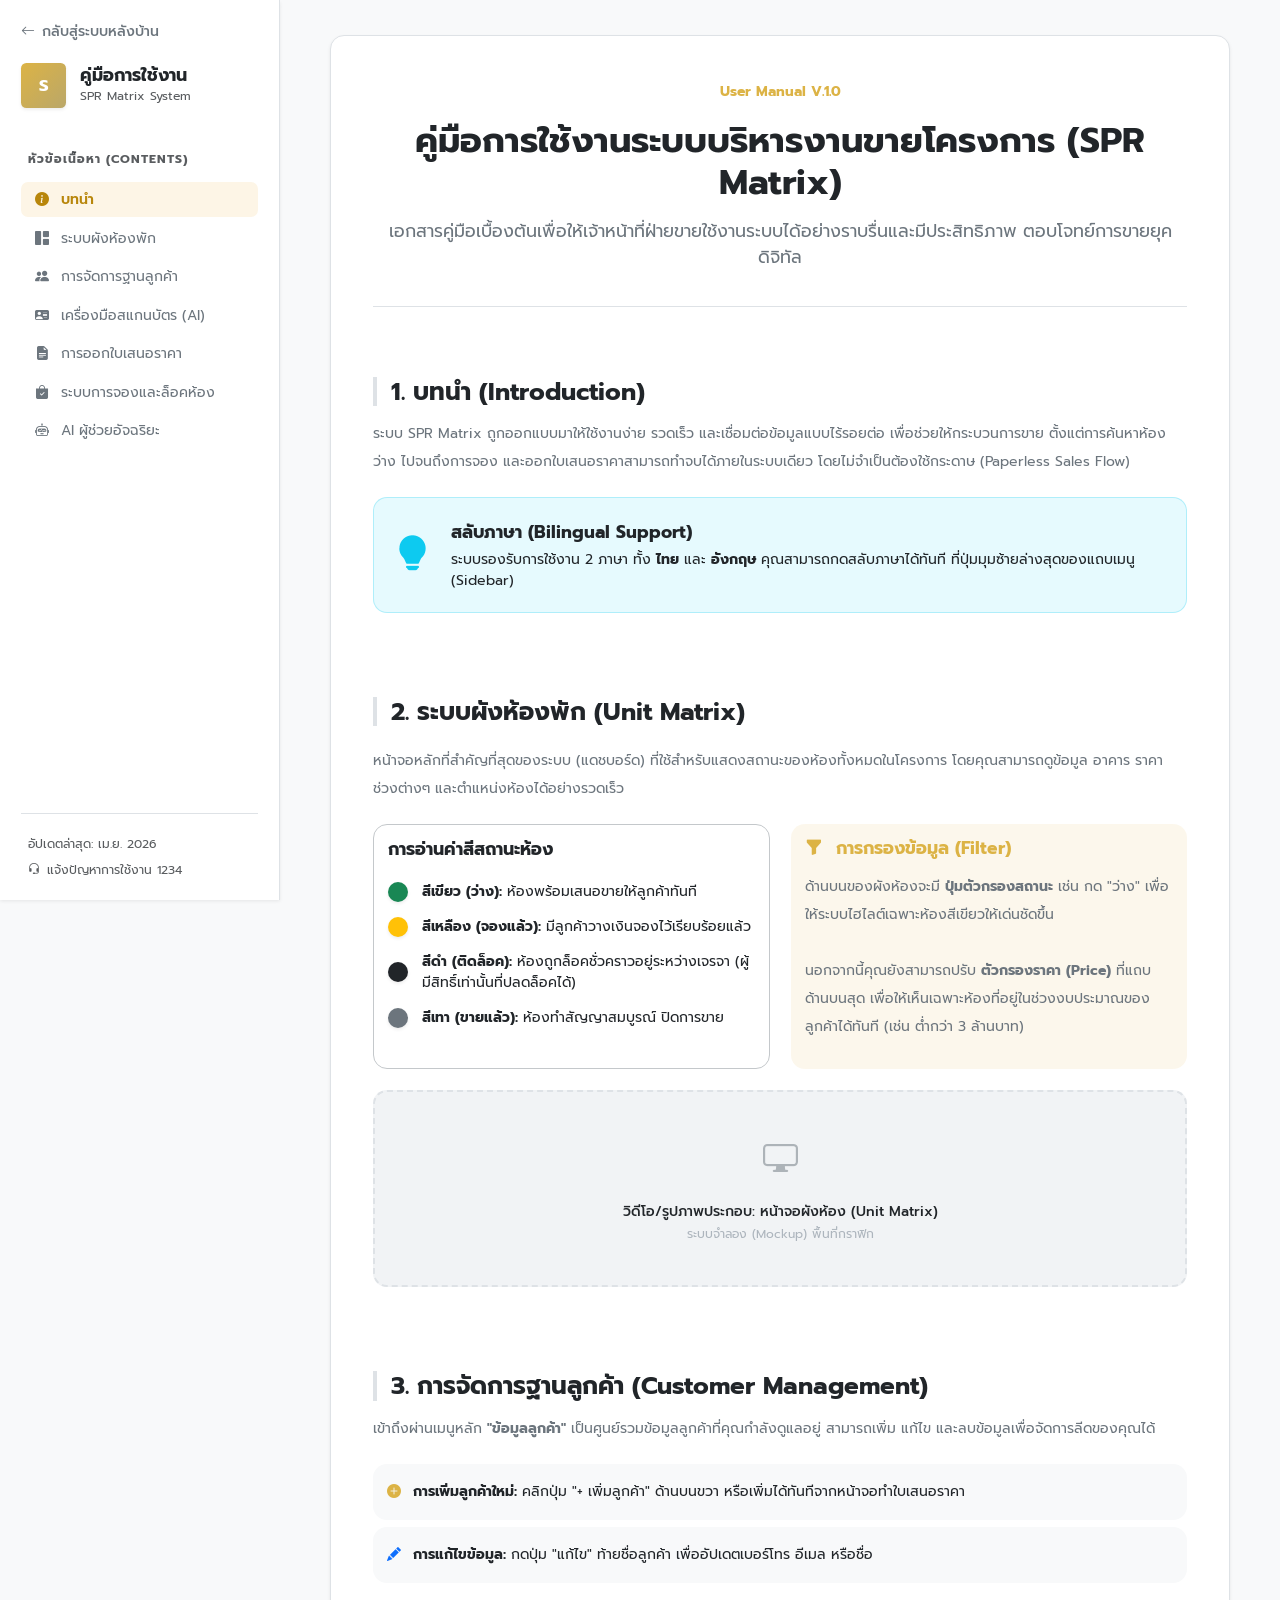
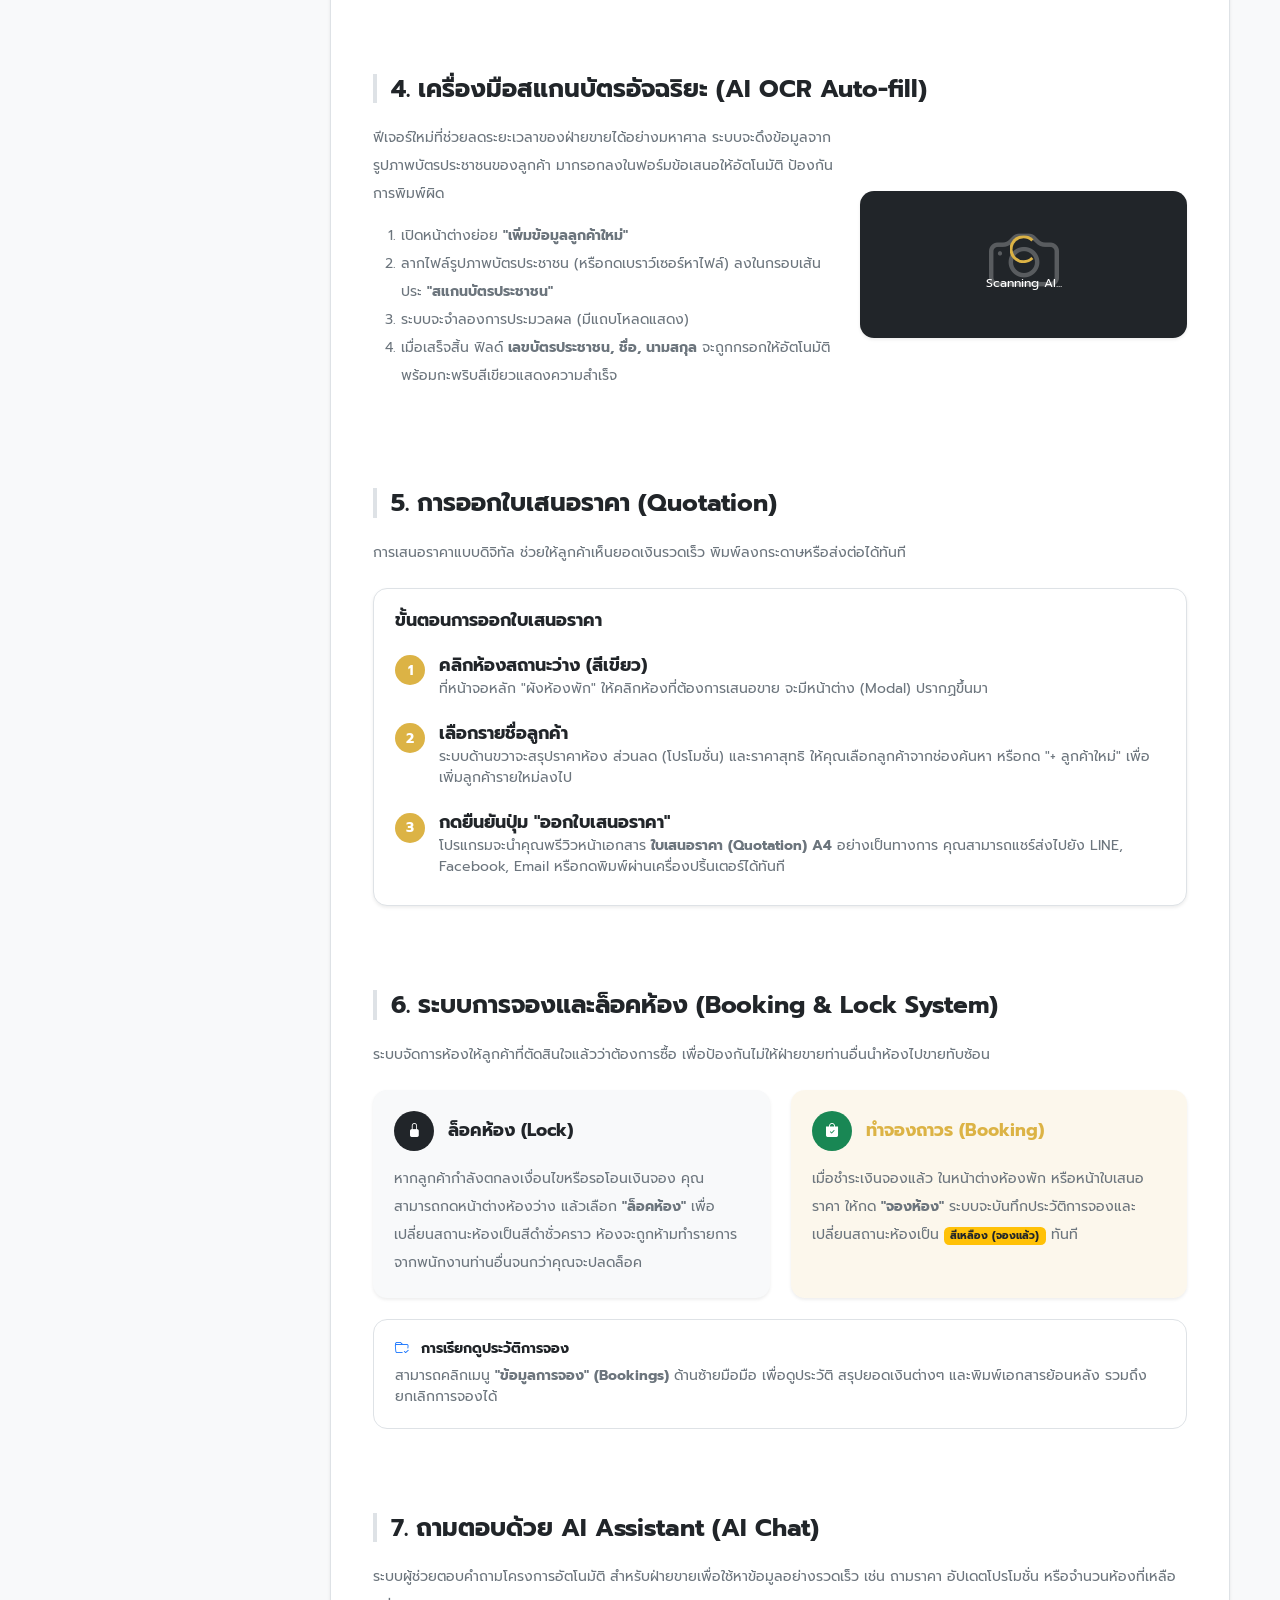
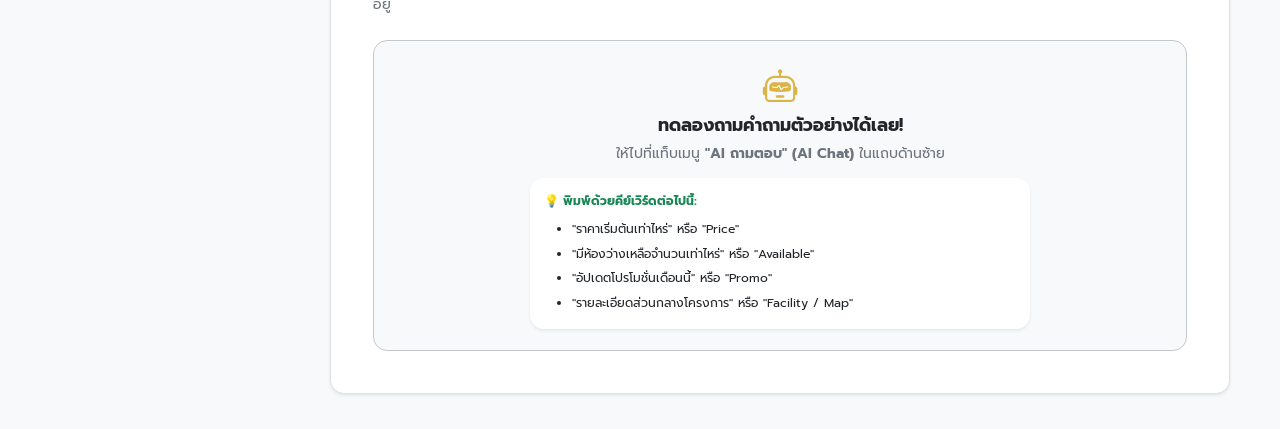
==== guide.html @ b136583a "first commit" ====
<!DOCTYPE html>
<html lang="th">
<head>
    <meta charset="UTF-8">
    <meta name="viewport" content="width=device-width, initial-scale=1.0">
    <title>SPR - คู่มือการใช้งานระบบ (User Guide)</title>
    <!-- Google Fonts -->
    <link href="https://fonts.googleapis.com/css2?family=Inter:wght@300;400;500;600;700&family=Prompt:wght@300;400;500;600&display=swap" rel="stylesheet">
    <!-- Bootstrap 5 CSS -->
    <link href="https://cdn.jsdelivr.net/npm/bootstrap@5.3.2/dist/css/bootstrap.min.css" rel="stylesheet">
    <!-- Bootstrap Icons -->
    <link rel="stylesheet" href="https://cdn.jsdelivr.net/npm/bootstrap-icons@1.11.1/font/bootstrap-icons.css">
    <!-- Custom CSS (Reused from the main app) -->
    <link rel="stylesheet" href="styles.css">
    <style>
        body {
            scroll-behavior: smooth;
        }
        .guide-sidebar {
            width: 280px;
            height: 100vh;
            position: fixed;
            top: 0;
            left: 0;
            overflow-y: auto;
            z-index: 1000;
        }
        .guide-main {
            margin-left: 280px;
            padding: 2.5rem;
            min-height: 100vh;
        }
        .guide-section {
            padding-top: 2rem;
            margin-bottom: 4rem;
        }
        .guide-nav .nav-link {
            color: #6c757d;
            border-radius: 0.5rem;
            margin-bottom: 0.25rem;
            transition: all 0.2s ease;
        }
        .guide-nav .nav-link:hover {
            background-color: #f8f9fa;
            color: #212529;
        }
        .guide-nav .nav-link.active {
            background-color: #fdf5e6; /* light gold */
            color: #b8860b; /* gold */
            font-weight: 600;
        }
        .screenshot-placeholder {
            background-color: #f1f3f5;
            border: 2px dashed #dee2e6;
            border-radius: 1rem;
            padding: 3rem;
            text-align: center;
            color: #adb5bd;
            display: flex;
            flex-direction: column;
            align-items: center;
            justify-content: center;
        }
        @media (max-width: 768px) {
            .guide-sidebar {
                display: none;
            }
            .guide-main {
                margin-left: 0;
                padding: 1.5rem;
            }
        }
    </style>
</head>
<body class="bg-canvas text-dark font-thai relative" data-bs-spy="scroll" data-bs-target="#guide-menu" tabindex="0">

<!-- Mobile Header for Guide (Visible only on mobile) -->
<div class="d-flex d-md-none w-100 bg-white border-bottom shadow-sm align-items-center px-4 py-2 justify-content-between sticky-top" style="height: 60px; z-index: 1020;">
    <div class="d-flex align-items-center">
        <a href="index.html" class="text-decoration-none">
            <i class="bi bi-arrow-left fs-4 text-dark me-3"></i>
        </a>
        <div class="rounded bg-gradient-gold text-white fw-bold d-flex align-items-center justify-content-center flex-shrink-0" style="width: 32px; height: 32px;">S</div>
        <span class="fs-6 fw-bold text-dark mb-0 ms-2">SPR Guide</span>
    </div>
</div>

<!-- Guide Sidebar -->
<aside class="guide-sidebar bg-white border-end shadow-sm d-flex flex-column p-4">
    <div class="mb-5">
        <a href="index.html" class="text-decoration-none d-flex align-items-center mb-4 text-secondary hover-gold transition-all">
            <i class="bi bi-arrow-left me-2"></i>
            <span class="fw-medium">กลับสู่ระบบหลังบ้าน</span>
        </a>
        <div class="d-flex align-items-center w-100">
            <div class="rounded bg-gradient-gold text-white fw-bold d-flex align-items-center justify-content-center shadow-sm flex-shrink-0" style="width: 45px; height: 45px; font-size: 1.2rem;">S</div>
            <div>
                <div class="fs-5 fw-bold text-dark mb-0 ms-3 lh-sm">คู่มือการใช้งาน</div>
                <div class="text-muted small ms-3">SPR Matrix System</div>
            </div>
        </div>
    </div>
    
    <div class="text-uppercase text-muted fw-bold small mb-3 px-2" style="letter-spacing: 1px;">หัวข้อเนื้อหา (Contents)</div>
    <nav id="guide-menu" class="nav flex-column guide-nav">
        <a class="nav-link active" href="#intro"><i class="bi bi-info-circle-fill me-2"></i> บทนำ</a>
        <a class="nav-link" href="#matrix"><i class="bi bi-grid-1x2-fill me-2"></i> ระบบผังห้องพัก</a>
        <a class="nav-link" href="#customer"><i class="bi bi-people-fill me-2"></i> การจัดการฐานลูกค้า</a>
        <a class="nav-link" href="#ocr"><i class="bi bi-person-vcard-fill me-2"></i> เครื่องมือสแกนบัตร (AI)</a>
        <a class="nav-link" href="#quota"><i class="bi bi-file-earmark-text-fill me-2"></i> การออกใบเสนอราคา</a>
        <a class="nav-link" href="#booking"><i class="bi bi-bag-check-fill me-2"></i> ระบบการจองและล็อคห้อง</a>
        <a class="nav-link" href="#chatbot"><i class="bi bi-robot me-2"></i> AI ผู้ช่วยอัจฉริยะ</a>
    </nav>
    
    <div class="mt-auto px-2 pt-4 border-top">
        <div class="small text-muted mb-2">อัปเดตล่าสุด: เม.ย. 2026</div>
        <div class="small text-muted d-flex align-items-center">
            <i class="bi bi-headset me-2"></i> แจ้งปัญหาการใช้งาน 1234
        </div>
    </div>
</aside>

<!-- Main Document Content -->
<main class="guide-main">
    <div class="container bg-white p-4 p-md-5 rounded-4 shadow-sm border" style="max-width: 900px;">
        
        <header class="mb-5 pb-4 border-bottom text-center">
            <span class="badge bg-gold-subtle text-gold px-3 py-2 rounded-pill mb-3 fs-6">User Manual V.1.0</span>
            <h1 class="display-6 fw-bold text-dark mb-3">คู่มือการใช้งานระบบบริหารงานขายโครงการ (SPR Matrix)</h1>
            <p class="fs-5 text-secondary">เอกสารคู่มือเบื้องต้นเพื่อให้เจ้าหน้าที่ฝ่ายขายใช้งานระบบได้อย่างราบรื่นและมีประสิทธิภาพ ตอบโจทย์การขายยุคดิจิทัล</p>
        </header>

        <!-- Section: Intro -->
        <section id="intro" class="guide-section">
            <h3 class="fw-bold mb-3 border-start border-4 border-gold ps-3">1. บทนำ (Introduction)</h3>
            <p class="fs-6 text-secondary lh-lg mb-4">
                ระบบ SPR Matrix ถูกออกแบบมาให้ใช้งานง่าย รวดเร็ว และเชื่อมต่อข้อมูลแบบไร้รอยต่อ 
                เพื่อช่วยให้กระบวนการขาย ตั้งแต่การค้นหาห้องว่าง ไปจนถึงการจอง และออกใบเสนอราคาสามารถทำจบได้ภายในระบบเดียว โดยไม่จำเป็นต้องใช้กระดาษ (Paperless Sales Flow)
            </p>
            <div class="alert bg-info bg-opacity-10 text-dark border-info border-opacity-25 rounded-4 d-flex align-items-center p-4">
                <i class="bi bi-lightbulb-fill fs-1 text-info me-4"></i>
                <div>
                    <strong class="fs-5 d-block mb-1">สลับภาษา (Bilingual Support)</strong>
                    ระบบรองรับการใช้งาน 2 ภาษา ทั้ง <b>ไทย</b> และ <b>อังกฤษ</b> คุณสามารถกดสลับภาษาได้ทันที ที่ปุ่มมุมซ้ายล่างสุดของแถบเมนู (Sidebar)
                </div>
            </div>
        </section>

        <!-- Section: Matrix -->
        <section id="matrix" class="guide-section">
            <h3 class="fw-bold mb-4 border-start border-4 border-gold ps-3">2. ระบบผังห้องพัก (Unit Matrix)</h3>
            <p class="text-secondary lh-lg mb-4">
                หน้าจอหลักที่สำคัญที่สุดของระบบ (แดชบอร์ด) ที่ใช้สำหรับแสดงสถานะของห้องทั้งหมดในโครงการ โดยคุณสามารถดูข้อมูล อาคาร ราคาช่วงต่างๆ และตำแหน่งห้องได้อย่างรวดเร็ว
            </p>
            
            <div class="row g-4 mb-4">
                <div class="col-md-6">
                    <div class="card rounded-4 border-secondary-subtle h-100">
                        <div class="card-body">
                            <h5 class="fw-bold text-dark mb-4">การอ่านค่าสีสถานะห้อง</h5>
                            <div class="d-flex align-items-center mb-3">
                                <span class="rounded-circle bg-success shadow-sm me-3 flex-shrink-0" style="width:20px;height:20px;"></span> 
                                <div><strong class="text-dark">สีเขียว (ว่าง):</strong> ห้องพร้อมเสนอขายให้ลูกค้าทันที</div>
                            </div>
                            <div class="d-flex align-items-center mb-3">
                                <span class="rounded-circle bg-warning shadow-sm me-3 flex-shrink-0" style="width:20px;height:20px;"></span> 
                                <div><strong class="text-dark">สีเหลือง (จองแล้ว):</strong> มีลูกค้าวางเงินจองไว้เรียบร้อยแล้ว</div>
                            </div>
                            <div class="d-flex align-items-center mb-3">
                                <span class="rounded-circle bg-dark shadow-sm me-3 flex-shrink-0" style="width:20px;height:20px;"></span> 
                                <div><strong class="text-dark">สีดำ (ติดล็อค):</strong> ห้องถูกล็อคชั่วคราวอยู่ระหว่างเจรจา (ผู้มีสิทธิ์เท่านั้นที่ปลดล็อคได้)</div>
                            </div>
                            <div class="d-flex align-items-center">
                                <span class="rounded-circle bg-secondary shadow-sm me-3 flex-shrink-0" style="width:20px;height:20px;"></span> 
                                <div><strong class="text-dark">สีเทา (ขายแล้ว):</strong> ห้องทำสัญญาสมบูรณ์ ปิดการขาย</div>
                            </div>
                        </div>
                    </div>
                </div>
                <div class="col-md-6">
                    <div class="card rounded-4 border-0 h-100 bg-light-gold">
                        <div class="card-body">
                            <h5 class="fw-bold text-gold"><i class="bi bi-funnel-fill me-2"></i> การกรองข้อมูล (Filter)</h5>
                            <p class="text-secondary mt-3 lh-lg">
                                ด้านบนของผังห้องจะมี <b>ปุ่มตัวกรองสถานะ</b> เช่น กด "ว่าง" เพื่อให้ระบบไฮไลต์เฉพาะห้องสีเขียวให้เด่นชัดขึ้น
                                <br><br>
                                นอกจากนี้คุณยังสามารถปรับ <b>ตัวกรองราคา (Price)</b> ที่แถบด้านบนสุด เพื่อให้เห็นเฉพาะห้องที่อยู่ในช่วงงบประมาณของลูกค้าได้ทันที (เช่น ต่ำกว่า 3 ล้านบาท)
                            </p>
                        </div>
                    </div>
                </div>
            </div>
            
            <div class="screenshot-placeholder mt-4">
                <i class="bi bi-display fs-1 mb-3 text-secondary opacity-50"></i>
                <div class="fw-medium text-dark mb-1">วิดีโอ/รูปภาพประกอบ: หน้าจอผังห้อง (Unit Matrix)</div>
                <div class="small">ระบบจำลอง (Mockup) พื้นที่กราฟิก</div>
            </div>
        </section>

        <!-- Section: Customer -->
        <section id="customer" class="guide-section">
            <h3 class="fw-bold mb-3 border-start border-4 border-gold ps-3">3. การจัดการฐานลูกค้า (Customer Management)</h3>
            <p class="text-secondary lh-lg mb-4">เข้าถึงผ่านเมนูหลัก <b>"ข้อมูลลูกค้า"</b> เป็นศูนย์รวมข้อมูลลูกค้าที่คุณกำลังดูแลอยู่ สามารถเพิ่ม แก้ไข และลบข้อมูลเพื่อจัดการลีดของคุณได้</p>
            
            <ul class="lh-lg text-secondary mb-4 list-group list-group-flush rounded-4">
                <li class="list-group-item bg-light border-0 py-3 mb-2 rounded-4">
                    <i class="bi bi-plus-circle-fill text-gold me-2"></i> <b>การเพิ่มลูกค้าใหม่:</b> คลิกปุ่ม "+ เพิ่มลูกค้า" ด้านบนขวา หรือเพิ่มได้ทันทีจากหน้าจอทำใบเสนอราคา
                </li>
                <li class="list-group-item bg-light border-0 py-3 mb-2 rounded-4">
                    <i class="bi bi-pencil-fill text-primary me-2"></i> <b>การแก้ไขข้อมูล:</b> กดปุ่ม "แก้ไข" ท้ายชื่อลูกค้า เพื่ออัปเดตเบอร์โทร อีเมล หรือชื่อ
                </li>
            </ul>
        </section>

        <!-- Section: OCR -->
        <section id="ocr" class="guide-section">
            <h3 class="fw-bold mb-4 border-start border-4 border-gold ps-3">4. เครื่องมือสแกนบัตรอัจฉริยะ (AI OCR Auto-fill)</h3>
            <div class="row g-4 align-items-center">
                <div class="col-md-7">
                    <p class="text-secondary lh-lg mb-3">
                        ฟีเจอร์ใหม่ที่ช่วยลดระยะเวลาของฝ่ายขายได้อย่างมหาศาล ระบบจะดึงข้อมูลจากรูปภาพบัตรประชาชนของลูกค้า มากรอกลงในฟอร์มข้อเสนอให้อัตโนมัติ ป้องกันการพิมพ์ผิด
                    </p>
                    <ol class="lh-lg text-secondary">
                        <li>เปิดหน้าต่างย่อย <b>"เพิ่มข้อมูลลูกค้าใหม่"</b></li>
                        <li>ลากไฟล์รูปภาพบัตรประชาชน (หรือกดเบราว์เซอร์หาไฟล์) ลงในกรอบเส้นประ <b>"สแกนบัตรประชาชน"</b></li>
                        <li>ระบบจะจำลองการประมวลผล (มีแถบโหลดแสดง)</li>
                        <li>เมื่อเสร็จสิ้น ฟิลด์ <b>เลขบัตรประชาชน, ชื่อ, นามสกุล</b> จะถูกกรอกให้อัตโนมัติ พร้อมกะพริบสีเขียวแสดงความสำเร็จ</li>
                    </ol>
                </div>
                <div class="col-md-5">
                    <div class="card border-0 shadow-sm rounded-4 overflow-hidden">
                        <div class="bg-dark p-4 text-center position-relative">
                            <i class="bi bi-camera text-white opacity-25" style="font-size: 5rem;"></i>
                            <div class="position-absolute top-50 start-50 translate-middle w-100">
                                <div class="spinner-border text-gold" role="status"></div>
                                <div class="text-white mt-2 small">Scanning AI...</div>
                            </div>
                        </div>
                    </div>
                </div>
            </div>
        </section>

        <!-- Section: Quotation -->
        <section id="quota" class="guide-section">
            <h3 class="fw-bold mb-4 border-start border-4 border-gold ps-3">5. การออกใบเสนอราคา (Quotation)</h3>
            <p class="text-secondary lh-lg mb-4">
                การเสนอราคาแบบดิจิทัล ช่วยให้ลูกค้าเห็นยอดเงินรวดเร็ว พิมพ์ลงกระดาษหรือส่งต่อได้ทันที
            </p>
            <div class="bg-white border rounded-4 p-4 shadow-sm">
                <h5 class="fw-bold text-dark mb-4">ขั้นตอนการออกใบเสนอราคา</h5>
                <div class="d-flex mb-4">
                    <div class="flex-shrink-0 mt-1">
                        <span class="rounded-circle bg-gold text-white d-flex align-items-center justify-content-center fw-bold" style="width: 30px; height: 30px;">1</span>
                    </div>
                    <div class="ms-3">
                        <strong class="fs-5 d-block text-dark">คลิกห้องสถานะว่าง (สีเขียว)</strong>
                        <p class="text-secondary mb-0">ที่หน้าจอหลัก "ผังห้องพัก" ให้คลิกห้องที่ต้องการเสนอขาย จะมีหน้าต่าง (Modal) ปรากฏขึ้นมา</p>
                    </div>
                </div>
                <div class="d-flex mb-4">
                    <div class="flex-shrink-0 mt-1">
                        <span class="rounded-circle bg-gold text-white d-flex align-items-center justify-content-center fw-bold" style="width: 30px; height: 30px;">2</span>
                    </div>
                    <div class="ms-3">
                        <strong class="fs-5 d-block text-dark">เลือกรายชื่อลูกค้า</strong>
                        <p class="text-secondary mb-0">ระบบด้านขวาจะสรุปราคาห้อง ส่วนลด (โปรโมชั่น) และราคาสุทธิ ให้คุณเลือกลูกค้าจากช่องค้นหา หรือกด "+ ลูกค้าใหม่" เพื่อเพิ่มลูกค้ารายใหม่ลงไป</p>
                    </div>
                </div>
                <div class="d-flex mb-2">
                    <div class="flex-shrink-0 mt-1">
                        <span class="rounded-circle bg-gold text-white d-flex align-items-center justify-content-center fw-bold" style="width: 30px; height: 30px;">3</span>
                    </div>
                    <div class="ms-3">
                        <strong class="fs-5 d-block text-dark">กดยืนยันปุ่ม "ออกใบเสนอราคา"</strong>
                        <p class="text-secondary mb-0">โปรแกรมจะนำคุณพรีวิวหน้าเอกสาร <b>ใบเสนอราคา (Quotation) A4</b> อย่างเป็นทางการ คุณสามารถแชร์ส่งไปยัง LINE, Facebook, Email หรือกดพิมพ์ผ่านเครื่องปริ้นเตอร์ได้ทันที</p>
                    </div>
                </div>
            </div>
        </section>

        <!-- Section: Booking -->
        <section id="booking" class="guide-section">
            <h3 class="fw-bold mb-4 border-start border-4 border-gold ps-3">6. ระบบการจองและล็อคห้อง (Booking & Lock System)</h3>
            <p class="text-secondary lh-lg mb-4">
                ระบบจัดการห้องให้ลูกค้าที่ตัดสินใจแล้วว่าต้องการซื้อ เพื่อป้องกันไม่ให้ฝ่ายขายท่านอื่นนำห้องไปขายทับซ้อน
            </p>
            <div class="row g-4">
                <div class="col-md-6">
                    <div class="card bg-light border-0 shadow-sm rounded-4 h-100 p-4">
                        <div class="d-flex align-items-center mb-3">
                            <div class="rounded-circle bg-dark text-white d-flex align-items-center justify-content-center me-3" style="width: 40px; height: 40px;">
                                <i class="bi bi-lock-fill"></i>
                            </div>
                            <h5 class="fw-bold text-dark mb-0">ล็อคห้อง (Lock)</h5>
                        </div>
                        <p class="text-secondary lh-lg mb-0">
                            หากลูกค้ากำลังตกลงเงื่อนไขหรือรอโอนเงินจอง คุณสามารถกดหน้าต่างห้องว่าง แล้วเลือก <b>"ล็อคห้อง"</b> เพื่อเปลี่ยนสถานะห้องเป็นสีดำชั่วคราว ห้องจะถูกห้ามทำรายการจากพนักงานท่านอื่นจนกว่าคุณจะปลดล็อค
                        </p>
                    </div>
                </div>
                <div class="col-md-6">
                    <div class="card bg-light-gold border-0 shadow-sm rounded-4 h-100 p-4">
                        <div class="d-flex align-items-center mb-3">
                            <div class="rounded-circle bg-success text-white d-flex align-items-center justify-content-center me-3" style="width: 40px; height: 40px;">
                                <i class="bi bi-bag-check-fill"></i>
                            </div>
                            <h5 class="fw-bold text-gold mb-0">ทำจองถาวร (Booking)</h5>
                        </div>
                        <p class="text-secondary lh-lg mb-0">
                            เมื่อชำระเงินจองแล้ว ในหน้าต่างห้องพัก หรือหน้าใบเสนอราคา ให้กด <b>"จองห้อง"</b> ระบบจะบันทึกประวัติการจองและเปลี่ยนสถานะห้องเป็น <span class="badge bg-warning text-dark">สีเหลือง (จองแล้ว)</span> ทันที
                        </p>
                    </div>
                </div>
            </div>
            
            <div class="mt-4 p-4 border rounded-4">
                <h6 class="fw-bold"><i class="bi bi-folder-check text-primary me-2"></i> การเรียกดูประวัติการจอง</h6>
                <p class="text-secondary mt-2 mb-0">สามารถคลิกเมนู <b>"ข้อมูลการจอง" (Bookings)</b> ด้านซ้ายมือมือ เพื่อดูประวัติ สรุปยอดเงินต่างๆ และพิมพ์เอกสารย้อนหลัง รวมถึงยกเลิกการจองได้</p>
            </div>
        </section>

        <!-- Section: Chatbot -->
        <section id="chatbot" class="guide-section border-0 mb-0 pb-0">
            <h3 class="fw-bold mb-4 border-start border-4 border-gold ps-3">7. ถามตอบด้วย AI Assistant (AI Chat)</h3>
            <p class="text-secondary lh-lg mb-4">
                ระบบผู้ช่วยตอบคำถามโครงการอัตโนมัติ สำหรับฝ่ายขายเพื่อใช้หาข้อมูลอย่างรวดเร็ว เช่น ถามราคา อัปเดตโปรโมชั่น หรือจำนวนห้องที่เหลืออยู่
            </p>
            <div class="bg-canvas border border-secondary-subtle rounded-4 p-4 text-center">
                <i class="bi bi-robot fs-1 text-gold mb-3"></i>
                <h5 class="fw-bold text-dark">ทดลองถามคำถามตัวอย่างได้เลย!</h5>
                <p class="text-secondary mb-3">ให้ไปที่แท็บเมนู <b>"AI ถามตอบ" (AI Chat)</b> ในแถบด้านซ้าย</p>
                <div class="d-inline-block text-start bg-white p-3 rounded-4 shadow-sm w-100" style="max-width: 500px;">
                    <div class="text-success small fw-bold mb-2">💡 พิมพ์ด้วยคีย์เวิร์ดต่อไปนี้:</div>
                    <ul class="mb-0 text-dark small lh-lg">
                        <li>"ราคาเริ่มต้นเท่าไหร่" หรือ "Price"</li>
                        <li>"มีห้องว่างเหลือจำนวนเท่าไหร่" หรือ "Available"</li>
                        <li>"อัปเดตโปรโมชั่นเดือนนี้" หรือ "Promo"</li>
                        <li>"รายละเอียดส่วนกลางโครงการ" หรือ "Facility / Map"</li>
                    </ul>
                </div>
            </div>
        </section>

    </div>
</main>

<!-- Bootstrap JS -->
<script src="https://cdn.jsdelivr.net/npm/bootstrap@5.3.2/dist/js/bootstrap.bundle.min.js"></script>
</body>
</html>
---- styles.css ----
:root {
    --gold: #dcb345;
    --gold-hover: #c49d36;
    --canvas: #f8f9fa; /* Very light cool grey */
    --status-avail: #10b981;
    --status-processing: #f59e0b;
    --status-booked: #ef4444;
    --status-locked: #6b7280;
}

/* Custom Status Utilities */
.bg-status-avail { background-color: var(--status-avail) !important; color: #fff !important; }
.text-status-avail { color: var(--status-avail) !important; }
.border-status-avail { border-color: var(--status-avail) !important; }
.btn-outline-status-avail { color: var(--status-avail); border-color: var(--status-avail); }
.btn-outline-status-avail:hover, .btn-outline-status-avail.active { background-color: var(--status-avail); color: #fff; }

.bg-status-processing { background-color: var(--status-processing) !important; color: #fff !important; }
.text-status-processing { color: var(--status-processing) !important; }
.border-status-processing { border-color: var(--status-processing) !important; }
.btn-outline-status-processing { color: var(--status-processing); border-color: var(--status-processing); }
.btn-outline-status-processing:hover, .btn-outline-status-processing.active { background-color: var(--status-processing); color: #fff; }

.bg-status-booked { background-color: var(--status-booked) !important; color: #fff !important; }
.text-status-booked { color: var(--status-booked) !important; }
.border-status-booked { border-color: var(--status-booked) !important; }
.btn-outline-status-booked { color: var(--status-booked); border-color: var(--status-booked); }
.btn-outline-status-booked:hover, .btn-outline-status-booked.active { background-color: var(--status-booked); color: #fff; }

.bg-status-locked { background-color: var(--status-locked) !important; color: #fff !important; }
.text-status-locked { color: var(--status-locked) !important; }
.border-status-locked { border-color: var(--status-locked) !important; }
.btn-outline-status-locked { color: var(--status-locked); border-color: var(--status-locked); }
.btn-outline-status-locked:hover, .btn-outline-status-locked.active { background-color: var(--status-locked); color: #fff; }


html {
    font-size: 14px; /* Scaled down from default 16px for a more compact UI */
}

body.font-sans {
    font-family: 'Inter', sans-serif;
}

.font-thai {
    font-family: 'Prompt', sans-serif;
}

.bg-canvas {
    background-color: var(--canvas) !important;
}

/* Language System */
/* Default is TH, hide EN */
body:not(.lang-en) .text-en {
    display: none !important;
}

/* When EN is active, hide TH */
body.lang-en .text-th {
    display: none !important;
}

/* Custom Overrides & Utilites mapping Bootstrap to Premium Theme */

/* Sidebar Layout */
.sidebar {
    position: fixed;
    top: 0;
    left: 0;
    height: 100vh;
    width: 80px;
    z-index: 1030;
    transition: width 0.3s cubic-bezier(0.25, 0.8, 0.25, 1);
    overflow-y: auto;
    overflow-x: hidden;
}

.sidebar.expanded {
    width: 260px;
}

.sidebar::-webkit-scrollbar {
    width: 0;
}

.sidebar .nav-link {
    transition: all 0.2s ease;
    border: 1px solid transparent;
}

.sidebar .nav-link.active {
    background-color: var(--gold) !important;
    background: linear-gradient(135deg, var(--gold), #baa769) !important;
    color: #fff !important;
    box-shadow: 0 4px 6px rgba(220, 179, 69, 0.3);
}

.sidebar .nav-link.active .nav-icon,
.sidebar .nav-link.active .nav-text span {
    color: #fff !important;
}

.sidebar .nav-link:hover:not(.active) {
    background-color: rgba(0,0,0,0.04);
}

.sidebar .nav-text,
.sidebar .brand-text,
.sidebar .profile-text,
.sidebar .lang-toggle-group {
    display: none;
    opacity: 0;
}

.sidebar.expanded .nav-text,
.sidebar.expanded .brand-text,
.sidebar.expanded .profile-text,
.sidebar.expanded .lang-toggle-group {
    display: flex;
    opacity: 1;
    animation: fadeIn 0.4s ease forwards;
}

@keyframes fadeIn {
    to { opacity: 1; }
}

.sidebar.expanded .lang-toggle-mini {
    display: none !important;
}

.sidebar .brand-link {
    justify-content: center !important;
}
.sidebar.expanded .brand-link {
    justify-content: flex-start !important;
    padding-left: 1.5rem;
}

.toggle-btn i {
    transition: transform 0.3s ease;
}
.sidebar.expanded .toggle-btn i {
    transform: rotate(180deg);
}

.cursor-pointer {
    cursor: pointer;
}

#app-main-container {
    transition: margin-left 0.3s cubic-bezier(0.25, 0.8, 0.25, 1), width 0.3s cubic-bezier(0.25, 0.8, 0.25, 1);
    margin-left: 80px;
    width: calc(100% - 80px) !important;
    min-height: calc(100vh - 2rem);
}

#app-main-container.expanded {
    margin-left: 260px;
    width: calc(100% - 260px) !important;
}

@media (max-width: 767.98px) {
    .sidebar {
        transform: translateX(-100%);
    }
    .sidebar.mobile-open {
        transform: translateX(0);
        width: 260px;
    }
    
    .sidebar.mobile-open .nav-text,
    .sidebar.mobile-open .brand-text,
    .sidebar.mobile-open .profile-text,
    .sidebar.mobile-open .lang-toggle-group {
        display: flex;
        opacity: 1;
    }
    
    .sidebar.mobile-open .lang-toggle-mini {
        display: none !important;
    }

    .sidebar.mobile-open .brand-link {
        justify-content: flex-start !important;
        padding-left: 1.5rem;
    }

    #app-main-container {
        margin-left: 0;
        width: 100% !important;
        margin-top: 60px !important;
    }
    #app-main-container.expanded {
        margin-left: 0;
        width: 100% !important;
    }
}

.text-gold { color: var(--gold) !important; }

/* In Light Theme, Gold buttons look best with white text */
.bg-gold { background-color: var(--gold) !important; color: #fff !important; }
.bg-light-gold { background-color: rgba(220, 179, 69, 0.1) !important; }

.bg-gradient-gold {
    background: linear-gradient(135deg, var(--gold), #baa769);
    box-shadow: 0 4px 6px rgba(220, 179, 69, 0.2);
}

.btn-gold {
    background-color: var(--gold);
    color: #fff;
    border-color: var(--gold);
    transition: all 0.2s;
}
.btn-gold:hover, .btn-gold:focus, .btn-gold:active {
    background-color: var(--gold-hover) !important;
    color: #fff !important;
    border-color: var(--gold-hover) !important;
    transform: translateY(-2px);
    box-shadow: 0 4px 10px rgba(220, 179, 69, 0.3) !important;
}

.btn-outline-gold {
    color: var(--gold);
    border-color: var(--gold);
}
.btn-outline-gold:hover {
    background-color: var(--gold);
    color: #fff;
}

/* Clean Nav Hover */
.nav-hover {
    transition: all 0.2s;
}
.nav-hover:hover {
    background-color: #f1f3f5;
    color: #212529 !important;
    border-radius: 0.375rem;
}

/* Text Size Utils */
@media (max-width: 576px) {
    .fs-sm-7 {
        font-size: 0.85rem;
    }
}

/* Unit Map Specifics */
.unit-row-label {
    min-width: 65px;
    font-weight: 600;
    color: #495057;
    display: flex;
    align-items: center;
}

.unit-box {
    width: 55px;
    height: 55px;
    border-radius: 6px;
    display: flex;
    flex-direction: column;
    align-items: center;
    justify-content: center;
    transition: all 0.25s ease;
    user-select: none;
    border: 1px solid transparent;
    box-shadow: 0 2px 3px rgba(0,0,0,0.02);
}

.unit-box .u-no {
    font-weight: 700;
    font-size: 0.85rem;
}

.unit-box .u-price {
    font-size: 0.6rem;
    opacity: 0.9;
    margin-top: 1px;
}

.status-avail {
    background: var(--status-avail);
    border-color: #059669;
    color: #ffffff;
    cursor: pointer;
}
.status-avail:hover {
    transform: translateY(-4px);
    box-shadow: 0 8px 16px rgba(16, 185, 129, 0.4);
    border-color: #047857;
    background: #059669;
}

.status-booked {
    background: var(--status-booked);
    border-color: #dc2626;
    color: #ffffff;
}

.status-processing {
    background: var(--status-processing);
    border-color: #d97706;
    color: #ffffff;
}

.status-sold {
    display: none;
}

.status-locked {
    background: var(--status-locked);
    border-color: #4b5563;
    color: #ffffff;
    cursor: pointer;
    position: relative;
    border-style: solid;
}
.status-locked:hover {
    transform: translateY(-2px);
    box-shadow: 0 4px 8px rgba(107, 114, 128, 0.4);
    background: #4b5563;
}
.lock-icon-overlay {
    position: absolute;
    top: -5px;
    right: -5px;
    background: #fff;
    border-radius: 50%;
    width: 20px;
    height: 20px;
    display: flex;
    align-items: center;
    justify-content: center;
    box-shadow: 0 2px 4px rgba(0,0,0,0.1);
    font-size: 0.65rem;
    color: #475569;
}

/* Scrollbar styling for horizontal scrolling in grid row */
.overflow-auto::-webkit-scrollbar {
    height: 8px;
    width: 8px;
}
.overflow-auto::-webkit-scrollbar-track {
    background: #f1f1f1; 
    border-radius: 4px;
}
.overflow-auto::-webkit-scrollbar-thumb {
    background: #cdcdcd; 
    border-radius: 4px;
}
.overflow-auto::-webkit-scrollbar-thumb:hover {
    background: #a8a8a8; 
}

/* OCR Scanner UI */
.ocr-upload-zone {
    border-color: #dee2e6;
    transition: all 0.3s ease;
}
.ocr-upload-zone:hover {
    border-color: var(--gold) !important;
    background-color: rgba(220, 179, 69, 0.02) !important;
}
.ocr-upload-zone.dragover {
    border-color: var(--gold) !important;
    background-color: rgba(220, 179, 69, 0.05) !important;
    transform: scale(1.02);
}

.transition-all {
    transition: all 0.3s ease;
}
.hover-scale:hover {
    transform: scale(1.1);
}

.shadow-inset {
    box-shadow: inset 0 2px 10px rgba(0,0,0,0.5);
}
.ts-shadow {
    text-shadow: 0 2px 4px rgba(0,0,0,0.8);
}

.ocr-scanner-line {
    height: 4px;
    background: var(--gold);
    box-shadow: 0 0 15px 5px rgba(220, 179, 69, 0.6);
    animation: scan 2s cubic-bezier(0.4, 0, 0.2, 1) infinite alternate;
}

@keyframes scan {
    0% { top: 0; opacity: 0.8; }
    50% { opacity: 1; }
    100% { top: 100%; opacity: 0.8; }
}

.pulse-success {
    animation: pulseSuccess 2s infinite;
}

@keyframes pulseSuccess {
    0% { box-shadow: 0 0 0 0 rgba(25, 135, 84, 0.4); }
    70% { box-shadow: 0 0 0 15px rgba(25, 135, 84, 0); }
    100% { box-shadow: 0 0 0 0 rgba(25, 135, 84, 0); }
}

/* Driver.js Custom Theme */
.driver-popover {
    font-family: 'Prompt', sans-serif !important;
    border-radius: 12px;
    box-shadow: 0 10px 25px rgba(0,0,0,0.15) !important;
    border: none !important;
}
.driver-popover-title {
    font-weight: 700 !important;
    color: #212529 !important;
    font-size: 1.1rem !important;
}
.driver-popover-description {
    color: #6c757d !important;
    font-size: 0.95rem !important;
    line-height: 1.5 !important;
}
.driver-popover-next-btn, .driver-popover-prev-btn {
    border-radius: 20px !important;
    font-weight: 500 !important;
    padding: 5px 15px !important;
}
.driver-popover-next-btn {
    background-color: var(--gold) !important;
    color: white !important;
    border: none !important;
    text-shadow: none !important;
}
.driver-popover-next-btn:hover {
    background-color: var(--gold-hover) !important;
}
.driver-popover-prev-btn {
    background-color: #f8f9fa !important;
    border: 1px solid #dee2e6 !important;
    color: #495057 !important;
}
.driver-popover-close-btn {
    color: #adb5bd !important;
}
.driver-popover-close-btn:hover {
    color: #dc3545 !important;
}
.driver-popover-progress-text {
    font-size: 0.8rem !important;
    color: #adb5bd !important;
}
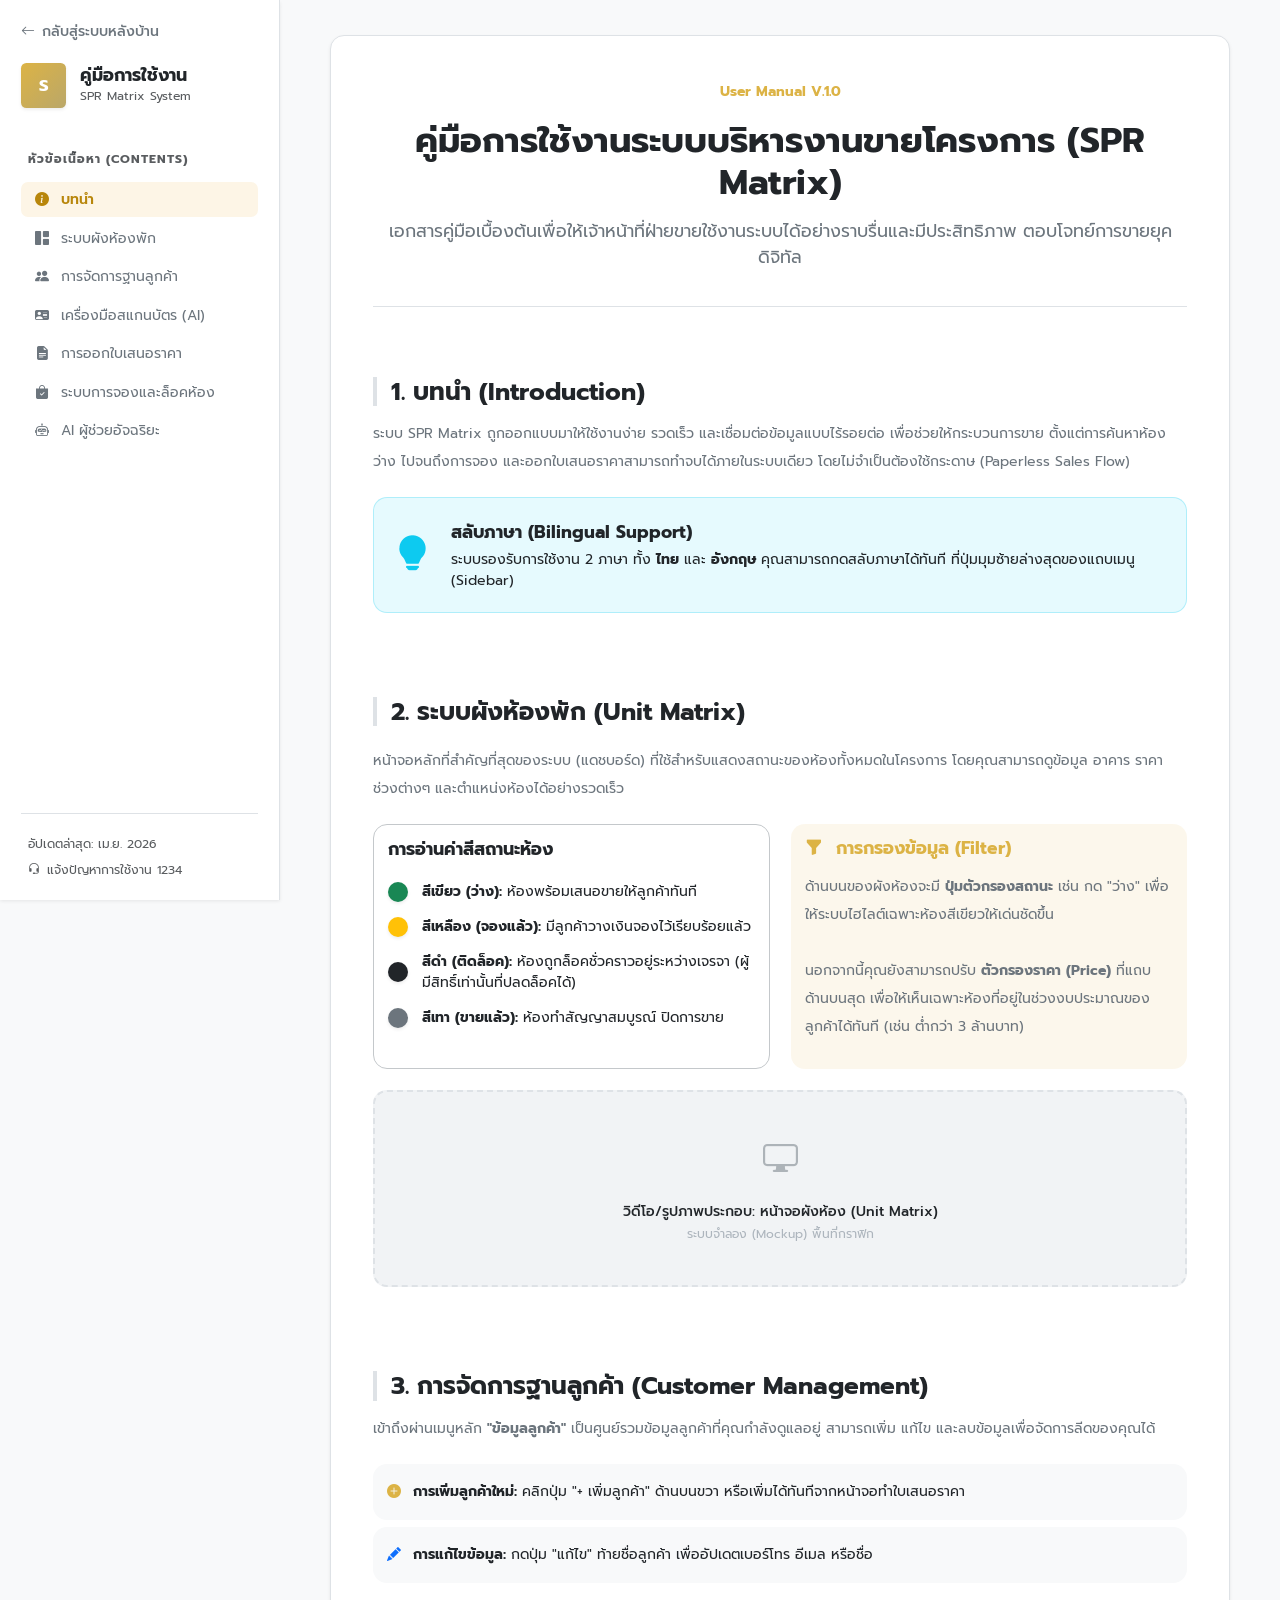
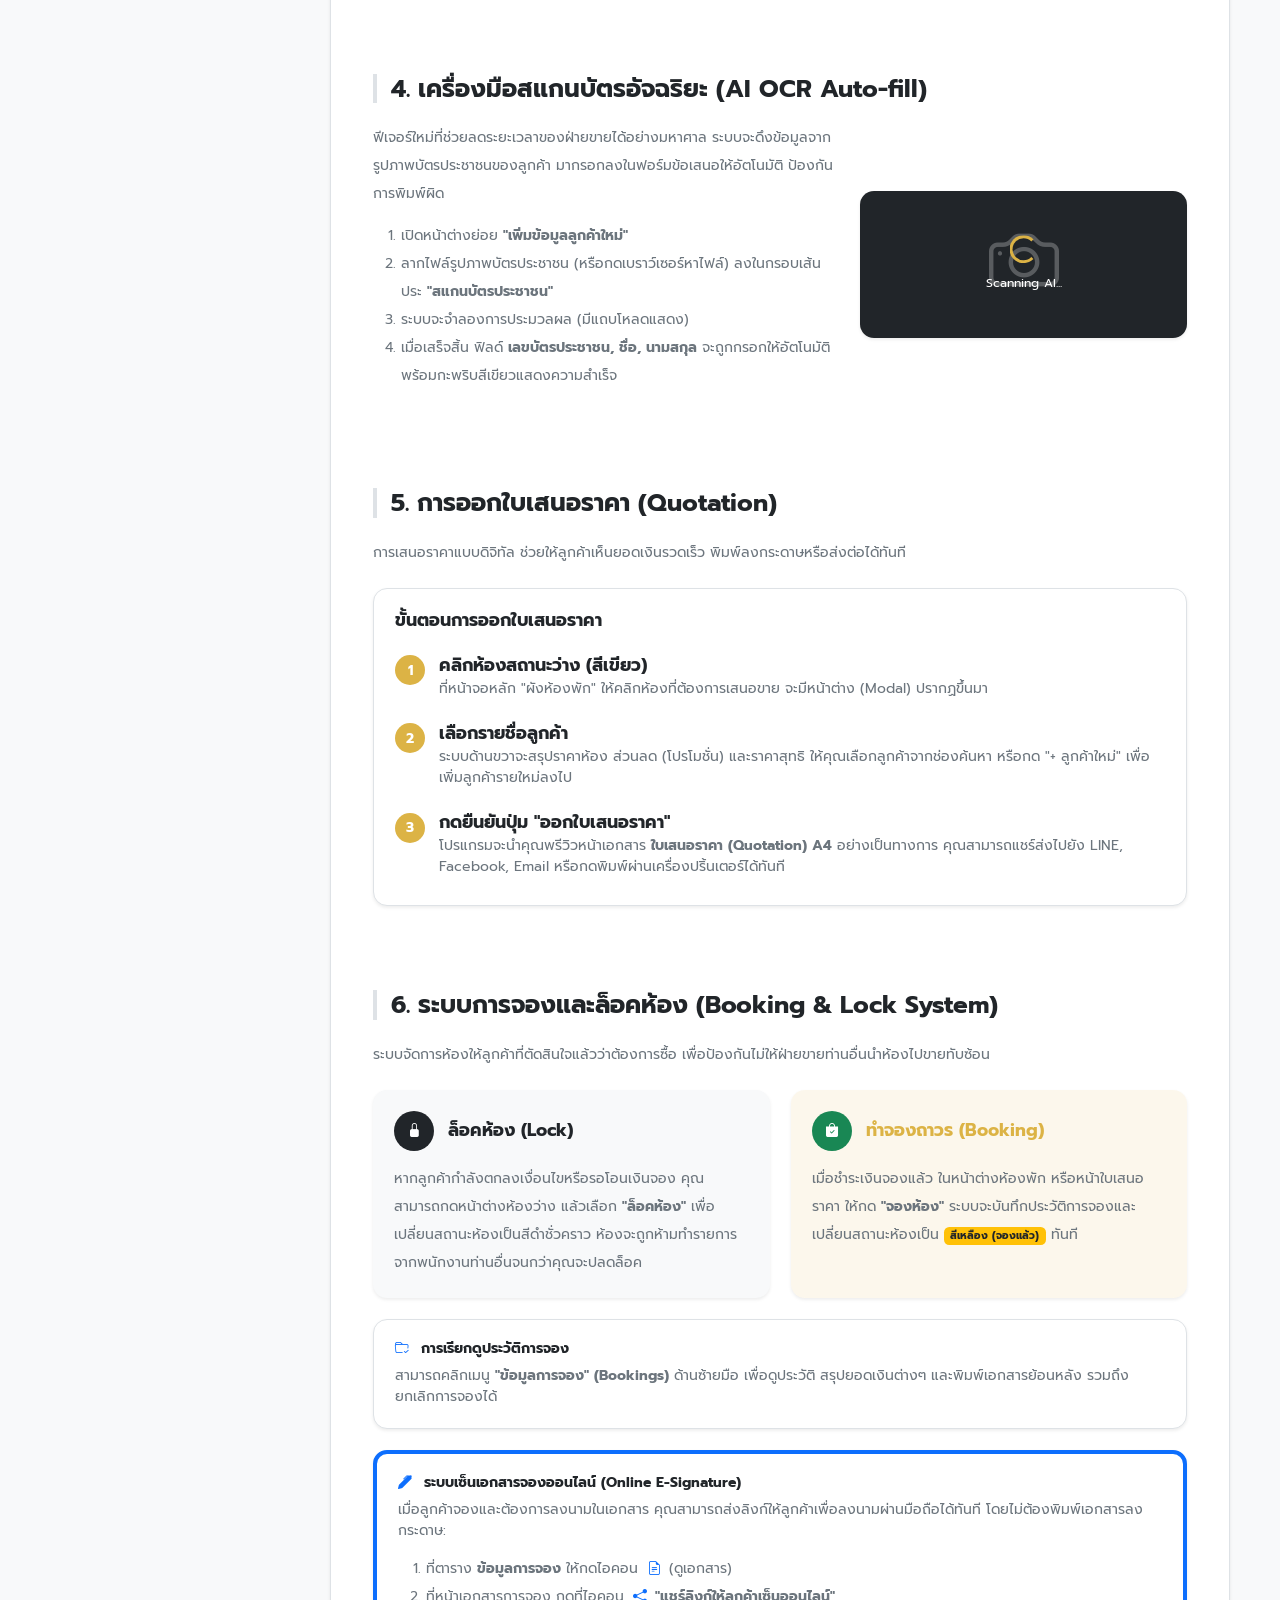
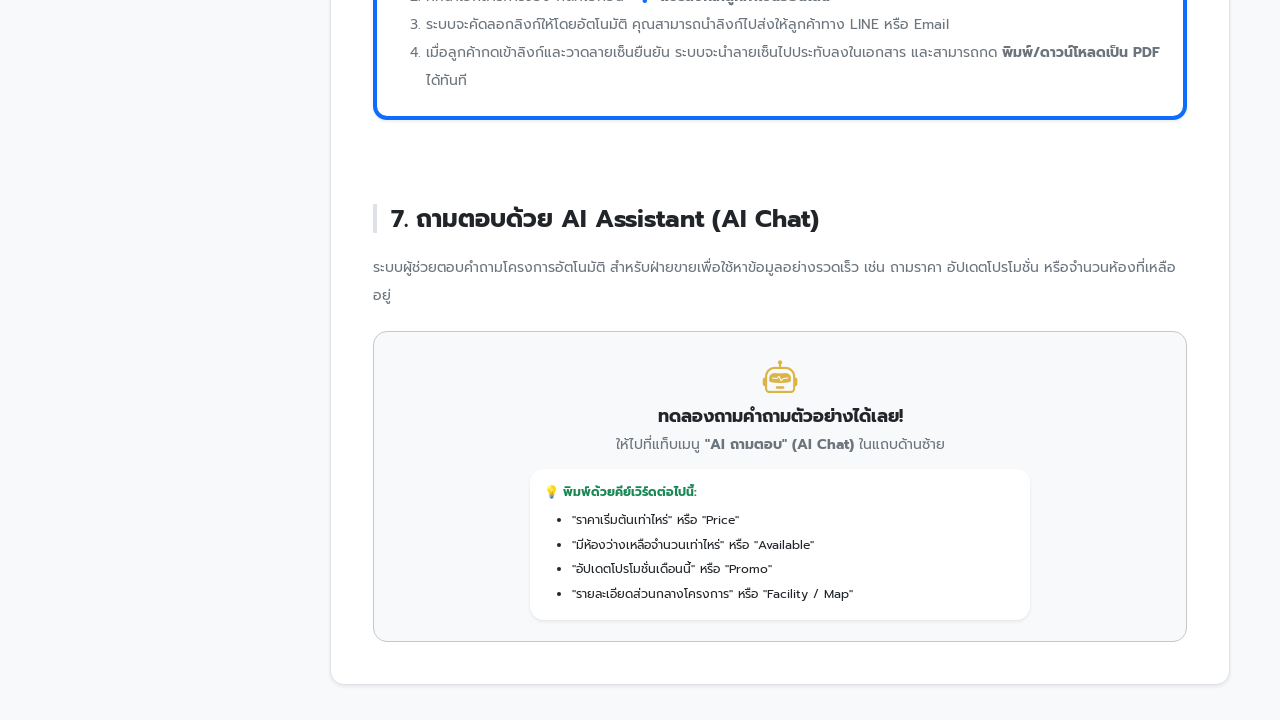
==== commit 712202ca: "add sign" ====
--- a/guide.html
+++ b/guide.html
@@ -315,9 +315,20 @@
                 </div>
             </div>
             
-            <div class="mt-4 p-4 border rounded-4">
+            <div class="mt-4 p-4 border rounded-4 bg-white shadow-sm">
                 <h6 class="fw-bold"><i class="bi bi-folder-check text-primary me-2"></i> การเรียกดูประวัติการจอง</h6>
-                <p class="text-secondary mt-2 mb-0">สามารถคลิกเมนู <b>"ข้อมูลการจอง" (Bookings)</b> ด้านซ้ายมือมือ เพื่อดูประวัติ สรุปยอดเงินต่างๆ และพิมพ์เอกสารย้อนหลัง รวมถึงยกเลิกการจองได้</p>
+                <p class="text-secondary mt-2 mb-0">สามารถคลิกเมนู <b>"ข้อมูลการจอง" (Bookings)</b> ด้านซ้ายมือ เพื่อดูประวัติ สรุปยอดเงินต่างๆ และพิมพ์เอกสารย้อนหลัง รวมถึงยกเลิกการจองได้</p>
+            </div>
+
+            <div class="mt-4 p-4 border rounded-4 bg-white shadow-sm border-start border-4 border-primary">
+                <h6 class="fw-bold"><i class="bi bi-pen-fill text-primary me-2"></i> ระบบเซ็นเอกสารจองออนไลน์ (Online E-Signature)</h6>
+                <p class="text-secondary mt-2 mb-3">เมื่อลูกค้าจองและต้องการลงนามในเอกสาร คุณสามารถส่งลิงก์ให้ลูกค้าเพื่อลงนามผ่านมือถือได้ทันที โดยไม่ต้องพิมพ์เอกสารลงกระดาษ:</p>
+                <ol class="lh-lg text-secondary mb-0">
+                    <li>ที่ตาราง <b>ข้อมูลการจอง</b> ให้กดไอคอน <i class="bi bi-file-earmark-text text-primary mx-1"></i> (ดูเอกสาร)</li>
+                    <li>ที่หน้าเอกสารการจอง กดที่ไอคอน <i class="bi bi-share-fill mx-1 text-primary"></i> <b>"แชร์ลิงก์ให้ลูกค้าเซ็นออนไลน์"</b></li>
+                    <li>ระบบจะคัดลอกลิงก์ให้โดยอัตโนมัติ คุณสามารถนำลิงก์ไปส่งให้ลูกค้าทาง LINE หรือ Email</li>
+                    <li>เมื่อลูกค้ากดเข้าลิงก์และวาดลายเซ็นยืนยัน ระบบจะนำลายเซ็นไปประทับลงในเอกสาร และสามารถกด <b>พิมพ์/ดาวน์โหลดเป็น PDF</b> ได้ทันที</li>
+                </ol>
             </div>
         </section>
 
